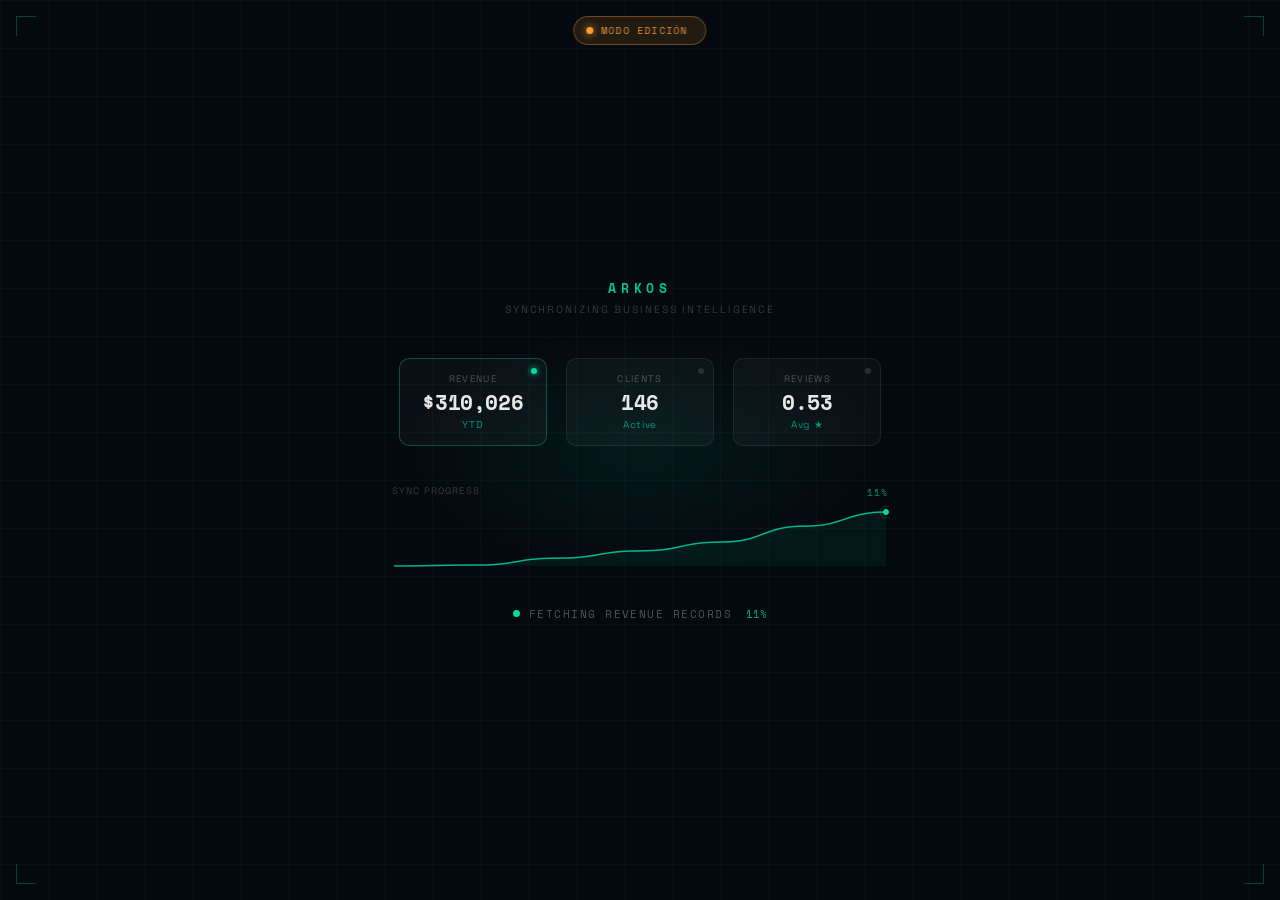
==== edit.html @ e305bd2d "Actualiza index del portfolio" ====
<!DOCTYPE html>
<html lang="es">
<head>
<meta charset="UTF-8">
<meta name="viewport" content="width=device-width, initial-scale=1.0">
<title>Erick Dorado — Portfolio [EDIT]</title>
<link href="https://fonts.googleapis.com/css2?family=Poppins:wght@300;400;500;600;700;800&family=Space+Grotesk:wght@300;400;500;600;700&family=Space+Mono:wght@400;700&display=swap" rel="stylesheet">
<style>
* { margin: 0; padding: 0; box-sizing: border-box; }
html { scroll-behavior: smooth; }

body {
  width: 100%; min-height: 100vh;
  font-family: 'Poppins', sans-serif;
  color: #e0e6f0;
  background:
    radial-gradient(ellipse 70% 55% at 50% 105%, rgba(0,212,180,0.55) 0%, rgba(0,180,150,0.18) 35%, transparent 65%),
    linear-gradient(to top, #0a1a18 0%, #111823 40%, #0d1320 100%);
  background-attachment: fixed;
}

/* ===================== EDIT MODE BADGE ===================== */
#edit-badge {
  position: fixed; top: 16px; left: 50%; transform: translateX(-50%);
  z-index: 9999;
  background: rgba(255,160,50,0.12);
  border: 1px solid rgba(255,160,50,0.35);
  border-radius: 20px;
  padding: 6px 18px 6px 12px;
  display: flex; align-items: center; gap: 8px;
  font-family: 'Space Mono', monospace;
  font-size: 10px; letter-spacing: 0.12em; text-transform: uppercase;
  color: rgba(255,160,50,0.9);
  backdrop-filter: blur(12px);
  pointer-events: none;
}
#edit-badge::before {
  content: '';
  width: 7px; height: 7px; border-radius: 50%;
  background: #ffa032;
  box-shadow: 0 0 8px #ffa032;
  animation: blink 1.4s ease-in-out infinite;
}
@keyframes blink { 0%,100%{opacity:1} 50%{opacity:0.3} }

/* ===================== ARKOS LOADER ===================== */
#arkos-loader {
  position: fixed; inset: 0; z-index: 9000;
  background: #04080f;
  display: flex; flex-direction: column;
  align-items: center; justify-content: center;
  padding: 2rem;
  font-family: 'Space Grotesk', sans-serif;
  overflow: hidden;
}
#arkos-loader.done { animation: loaderFadeOut 0.6s ease forwards; }
@keyframes loaderFadeOut { to { opacity: 0; pointer-events: none; } }

.al-grid {
  position: absolute; inset: 0;
  background-image:
    linear-gradient(rgba(0,220,160,0.04) 1px, transparent 1px),
    linear-gradient(90deg, rgba(0,220,160,0.04) 1px, transparent 1px);
  background-size: 48px 48px;
  pointer-events: none;
}
.al-glow {
  position: absolute;
  width: 500px; height: 260px;
  background: radial-gradient(ellipse, rgba(0,220,160,0.08) 0%, transparent 70%);
  top: 50%; left: 50%; transform: translate(-50%, -50%);
  pointer-events: none;
}
.al-corner { position: absolute; width: 20px; height: 20px; pointer-events: none; }
.al-corner.tl { top: 16px; left: 16px; border-top: 1px solid rgba(0,220,160,0.28); border-left: 1px solid rgba(0,220,160,0.28); }
.al-corner.tr { top: 16px; right: 16px; border-top: 1px solid rgba(0,220,160,0.28); border-right: 1px solid rgba(0,220,160,0.28); }
.al-corner.bl { bottom: 16px; left: 16px; border-bottom: 1px solid rgba(0,220,160,0.28); border-left: 1px solid rgba(0,220,160,0.28); }
.al-corner.br { bottom: 16px; right: 16px; border-bottom: 1px solid rgba(0,220,160,0.28); border-right: 1px solid rgba(0,220,160,0.28); }

.al-logo {
  font-family: 'Space Mono', monospace;
  font-size: 13px; font-weight: 700;
  letter-spacing: 0.38em; color: rgba(0,220,160,0.9);
  text-transform: uppercase; margin-bottom: 0.3rem; position: relative;
}
.al-tagline {
  font-size: 10.5px; letter-spacing: 0.18em;
  color: rgba(255,255,255,0.2); text-transform: uppercase;
  margin-bottom: 2.6rem; position: relative;
}
.al-kpi-row { display: flex; gap: 1.2rem; margin-bottom: 2.4rem; position: relative; }
.al-kpi {
  background: rgba(255,255,255,0.03);
  border: 0.5px solid rgba(255,255,255,0.08);
  border-radius: 10px; padding: 0.9rem 1.3rem;
  min-width: 148px; text-align: center; position: relative;
  transition: border-color 0.4s;
}
.al-kpi.pulse { border-color: rgba(0,220,160,0.32); }
.al-kpi-dot {
  position: absolute; top: 9px; right: 9px;
  width: 6px; height: 6px; border-radius: 50%;
  background: rgba(255,255,255,0.12); transition: all 0.3s;
}
.al-kpi-dot.live { background: #00dc9f; box-shadow: 0 0 6px #00dc9f; }
.al-kpi-label {
  font-size: 9.5px; letter-spacing: 0.14em; text-transform: uppercase;
  color: rgba(255,255,255,0.28); margin-bottom: 0.4rem;
  min-height: 13px; transition: opacity 0.22s;
}
.al-kpi-value {
  font-family: 'Space Mono', monospace;
  font-size: 21px; font-weight: 700;
  color: rgba(255,255,255,0.9); letter-spacing: -0.02em; line-height: 1;
}
.al-kpi-unit { font-size: 10px; color: rgba(0,220,160,0.65); margin-top: 0.28rem; letter-spacing: 0.07em; }
.al-chart-wrap { width: 100%; max-width: 500px; position: relative; margin-bottom: 1.6rem; }
.al-chart-toprow { display: flex; justify-content: space-between; margin-bottom: 0.35rem; padding: 0 2px; }
.al-chart-lbl { font-size: 9.5px; letter-spacing: 0.12em; text-transform: uppercase; color: rgba(255,255,255,0.2); }
.al-chart-pct { font-size: 9.5px; letter-spacing: 0.1em; color: rgba(0,220,160,0.65); font-family: 'Space Mono', monospace; }
#alChart { display: block; width: 100%; border-radius: 5px; }
.al-status-row { display: flex; align-items: center; gap: 9px; position: relative; }
.al-status-dot { width: 7px; height: 7px; border-radius: 50%; background: #00dc9f; flex-shrink: 0; }
.al-status-txt { font-size: 10.5px; letter-spacing: 0.14em; color: rgba(255,255,255,0.3); text-transform: uppercase; font-family: 'Space Mono', monospace; }
.al-status-pct { font-size: 10.5px; color: rgba(0,220,160,0.75); font-family: 'Space Mono', monospace; margin-left: 5px; }

/* ===================== PORTFOLIO LAYOUT ===================== */
.page-wrap {
  padding: 1.5rem;
  padding-top: 4rem; /* espacio para el badge */
  min-height: 100vh;
  display: grid;
  grid-template-columns: 1fr 1fr;
  grid-template-rows: auto auto;
  gap: 1.1rem;
  align-items: stretch;
}

.panel {
  position: relative;
  border-radius: 22px;
  background: rgba(22, 28, 42, 0.82);
  backdrop-filter: blur(20px);
  -webkit-backdrop-filter: blur(20px);
  border: 1px solid rgba(255,255,255,0.08);
  box-shadow:
    0 2px 0 rgba(255,255,255,0.06) inset,
    0 -1px 0 rgba(0,0,0,0.4) inset,
    0 8px 32px rgba(0,0,0,0.55),
    0 2px 8px rgba(0,0,0,0.3),
    0 0 0 1px rgba(0,0,0,0.25);
  overflow: hidden;
}
.panel::before {
  content: '';
  position: absolute; top: 0; left: 0; right: 0; height: 1px;
  background: linear-gradient(90deg, transparent, rgba(255,255,255,0.12), transparent);
  border-radius: 22px 22px 0 0;
  z-index: 1; pointer-events: none;
}

/* ===== EDITABLE TEXT ===== */
.editable {
  position: relative;
  cursor: text;
  border-radius: 6px;
  transition: background 0.15s, outline 0.15s;
  outline: 1.5px dashed transparent;
}
.editable:hover {
  outline: 1.5px dashed rgba(255,160,50,0.45);
  background: rgba(255,160,50,0.05);
}
.editable:focus {
  outline: 1.5px solid rgba(255,160,50,0.7);
  background: rgba(255,160,50,0.07);
}
.editable[contenteditable="true"] { min-width: 20px; }

/* ===== HERO ===== */
.hero {
  grid-column: 1; grid-row: 1;
  padding: 2.6rem 14rem 2.4rem 2.6rem;
  display: flex; flex-direction: column; justify-content: center;
  min-height: 52vh;
}
.hero-hello { font-size: 0.85rem; font-weight: 400; color: #7a8499; margin-bottom: 0.2rem; }
.hero-name { font-size: clamp(1.7rem, 2.6vw, 2.7rem); font-weight: 800; line-height: 1.1; margin-bottom: 0.3rem; color: #e8eef8; }
.hero-role { font-size: clamp(0.82rem, 1.3vw, 1.05rem); font-weight: 600; margin-bottom: 0.85rem; color: #7a8499; }
.hero-role span { color: #00d4b4; font-weight: 700; }
.hero-desc { font-size: 0.74rem; line-height: 1.8; color: #7a8499; max-width: 300px; margin-bottom: 1.2rem; }
.hero-socials { display: flex; gap: 0.5rem; margin-bottom: 1.2rem; }
.social-btn {
  width: 30px; height: 30px; border-radius: 50%;
  background: rgba(255,255,255,0.05); border: 1px solid rgba(255,255,255,0.1);
  display: flex; align-items: center; justify-content: center;
  font-size: 10px; font-weight: 700; color: #7a8499;
  text-decoration: none; transition: all 0.2s; cursor: pointer;
}
.social-btn:hover { background: #00d4b4; color: #0d1320; border-color: #00d4b4; }

/* ===== CV UPLOAD BTN ===== */
.cv-upload-wrap { position: relative; width: fit-content; }
.hero-btn {
  display: inline-flex; align-items: center; gap: 6px;
  background: #ffa032; color: #0d1320;
  font-family: 'Poppins', sans-serif; font-size: 0.72rem; font-weight: 700;
  padding: 0.5rem 1.5rem; text-decoration: none; border-radius: 20px;
  width: fit-content; transition: all 0.2s; cursor: pointer;
  border: none;
  box-shadow: 0 4px 16px rgba(255,160,50,0.3);
}
.hero-btn:hover { background: #ffb84d; box-shadow: 0 6px 24px rgba(255,160,50,0.45); }
.hero-btn.has-cv { background: #00d4b4; color: #0d1320; box-shadow: 0 4px 16px rgba(0,212,180,0.28); }
.hero-btn.has-cv:hover { background: #00f0ce; }
.cv-filename {
  margin-top: 0.35rem;
  font-size: 0.64rem; color: rgba(0,212,180,0.7);
  font-family: 'Space Mono', monospace; letter-spacing: 0.04em;
  display: none;
}
.cv-filename.visible { display: block; }
#cvFileInput { display: none; }

/* Hexágono hero */
.hex-container {
  position: absolute;
  right: 1.8rem;
  top: 50%;
  transform: translateY(-50%);
  z-index: 10;
}
.hex-photo {
  width: 190px; height: 219px; position: relative;
  display: flex; align-items: center; justify-content: center;
  cursor: pointer;
}
.hex-photo svg {
  position: absolute; top: 0; left: 0; width: 100%; height: 100%;
  filter: drop-shadow(0 0 20px rgba(0,212,180,0.5)) drop-shadow(0 0 6px rgba(0,212,180,0.25));
}
.hex-img-fill {
  position: absolute; top: 0; left: 0; width: 100%; height: 100%;
  clip-path: polygon(50% 2%, 98% 26%, 98% 74%, 50% 98%, 2% 74%, 2% 26%);
  object-fit: cover; z-index: 2;
}
.hex-initials { font-size: 2.8rem; font-weight: 800; color: #00d4b4; position: relative; z-index: 3; letter-spacing: -0.02em; text-shadow: 0 0 18px rgba(0,212,180,0.35); }
.hex-upload-hint {
  position: absolute; bottom: 12px; left: 50%; transform: translateX(-50%);
  background: rgba(0,212,180,0.9); color: #0d1320;
  font-size: 9px; font-weight: 700; padding: 2px 9px; border-radius: 10px;
  white-space: nowrap; z-index: 6; opacity: 0; transition: opacity 0.2s;
  pointer-events: none;
}
.hex-photo:hover .hex-upload-hint,
.about-hex-wrap:hover .hex-upload-hint { opacity: 1; }
input.hex-file-input { display: none; }

/* ===== ABOUT ===== */
.about {
  grid-column: 1; grid-row: 2;
  padding: 2rem 2.2rem 2rem 2.4rem;
  display: flex; align-items: center; gap: 0;
  overflow: visible !important;
}
.about-hex-zone {
  flex-shrink: 0; width: 140px; position: relative;
  margin-left: -18px; margin-right: 1.2rem;
  align-self: stretch; display: flex; align-items: center;
}
.about-hex-wrap {
  width: 140px; height: 161px; position: relative;
  display: flex; align-items: flex-end; justify-content: center;
  cursor: pointer;
}
.about-hex-wrap svg {
  position: absolute; top: 0; left: 0; width: 100%; height: 100%;
  filter: drop-shadow(0 0 14px rgba(0,212,180,0.4)); z-index: 1;
}
.about-hex-img {
  position: absolute;
  bottom: 0; left: 50%; transform: translateX(-50%);
  width: 130%; max-width: none;
  object-fit: cover; object-position: top; z-index: 3;
}
.about-initials { font-size: 2rem; font-weight: 800; color: #00d4b4; position: relative; z-index: 4; margin-bottom: 1rem; }
.about-text { flex: 1; }
.about-title { font-size: clamp(1.1rem, 1.7vw, 1.5rem); font-weight: 700; margin-bottom: 0.15rem; }
.about-title span { color: #00d4b4; }
.about-sub { font-size: 0.76rem; font-weight: 500; color: #00d4b4; margin-bottom: 0.6rem; }
.about-desc { font-size: 0.71rem; line-height: 1.8; color: #7a8499; max-width: 340px; margin-bottom: 0.85rem; }
.about-desc strong { color: #b0bac8; font-weight: 600; }
.about-btn {
  display: inline-block; background: #00d4b4; color: #0d1320;
  font-family: 'Poppins', sans-serif; font-size: 0.7rem; font-weight: 700;
  padding: 0.45rem 1.2rem; text-decoration: none; border-radius: 20px;
  transition: all 0.2s; box-shadow: 0 3px 12px rgba(0,212,180,0.22);
}
.about-btn:hover { background: #00f0ce; }

/* ===== COLUMNA DERECHA ===== */
.right-col {
  grid-column: 2; grid-row: 1 / 3;
  display: flex; flex-direction: column; gap: 1.1rem;
}

/* ===== SKILLS ===== */
.services-panel { flex: 0 0 auto; padding: 1.6rem 2rem 1.5rem; }
.panel-heading { font-size: 0.92rem; font-weight: 700; margin-bottom: 0.85rem; color: #e8eef8; }
.panel-heading span { color: #00d4b4; }
.services-grid { display: grid; grid-template-columns: repeat(3, 1fr); gap: 0.6rem; }
.service-card {
  background: rgba(255,255,255,0.035);
  border: 1px solid rgba(255,255,255,0.07);
  border-radius: 14px; padding: 0.85rem 0.75rem; transition: all 0.25s;
  position: relative; cursor: pointer;
}
.service-card:hover {
  background: rgba(0,212,180,0.08); border-color: rgba(0,212,180,0.28);
  transform: translateY(-2px); box-shadow: 0 6px 18px rgba(0,0,0,0.25);
}
.service-icon {
  font-size: 1.2rem; margin-bottom: 0.3rem;
  width: 38px; height: 38px;
  display: flex; align-items: center; justify-content: center;
  position: relative; border-radius: 8px; overflow: hidden;
  cursor: pointer;
}
.service-icon img {
  position: absolute; inset: 0; width: 100%; height: 100%;
  object-fit: cover; border-radius: 8px; z-index: 2;
}
.service-icon-hint {
  display: none;
  position: absolute; inset: 0;
  background: rgba(255,160,50,0.85); border-radius: 8px;
  font-size: 9px; font-weight: 700; color: #0d1320;
  align-items: center; justify-content: center; z-index: 3;
  text-align: center; line-height: 1.2; padding: 2px;
}
.service-icon:hover .service-icon-hint { display: flex; }
.service-name { font-size: 0.67rem; font-weight: 600; color: #c8d0de; margin-bottom: 0.2rem; }
.service-desc { font-size: 0.58rem; line-height: 1.5; color: #505a6e; }
.skill-img-input { display: none; }

/* ===== PROJECTS ===== */
.projects-panel {
  flex: 1 1 auto; padding: 1.4rem 2rem;
  display: flex; flex-direction: column; min-height: 280px;
}
.gallery-scroll { flex: 1 1 auto; overflow-y: auto; padding-right: 2px; }
.gallery-scroll::-webkit-scrollbar { width: 3px; }
.gallery-scroll::-webkit-scrollbar-track { background: transparent; }
.gallery-scroll::-webkit-scrollbar-thumb { background: rgba(0,212,180,0.2); border-radius: 2px; }
.projects-grid { display: grid; grid-template-columns: repeat(3, 1fr); gap: 0.55rem; }
.proj-card {
  border-radius: 12px; background: rgba(255,255,255,0.04);
  border: 1px solid rgba(255,255,255,0.07); aspect-ratio: 4/3;
  display: flex; align-items: center; justify-content: center;
  flex-direction: column; gap: 0.25rem;
  transition: all 0.25s; cursor: pointer; padding: 0.6rem;
  position: relative; overflow: hidden;
}
.proj-card:hover { border-color: rgba(0,212,180,0.35); transform: scale(1.04); box-shadow: 0 8px 24px rgba(0,0,0,0.35); }
.proj-card-img {
  position: absolute; inset: 0; width: 100%; height: 100%;
  object-fit: cover; z-index: 1; border-radius: 12px;
  display: none;
}
.proj-card-img.visible { display: block; }
.proj-card-overlay {
  position: absolute; inset: 0; border-radius: 12px;
  background: linear-gradient(to top, rgba(0,0,0,0.72) 40%, transparent);
  z-index: 2; display: none;
}
.proj-card-img.visible ~ .proj-card-overlay { display: block; }
.proj-emoji { font-size: 1.4rem; position: relative; z-index: 3; }
.proj-label { font-size: 0.58rem; font-weight: 600; color: #c0c8d8; text-align: center; line-height: 1.3; position: relative; z-index: 3; }
.proj-badge {
  position: absolute; top: 6px; right: 6px;
  font-size: 6.5px; font-weight: 700; letter-spacing: 0.05em;
  padding: 2px 5px; border-radius: 8px; text-transform: uppercase; z-index: 4;
}
.badge-done { background: rgba(0,212,180,0.2); color: #00d4b4; }
.badge-wip { background: rgba(247,140,108,0.2); color: #f78c6c; }
.badge-idea { background: rgba(255,255,255,0.08); color: #6a7589; }
.proj-upload-hint {
  position: absolute; inset: 0; border-radius: 12px;
  background: rgba(255,160,50,0.12);
  border: 1.5px dashed rgba(255,160,50,0.4);
  display: flex; flex-direction: column; align-items: center; justify-content: center;
  gap: 3px; opacity: 0; transition: opacity 0.18s; z-index: 5;
  font-size: 9px; font-weight: 700; color: rgba(255,160,50,0.9);
}
.proj-card:hover .proj-upload-hint { opacity: 1; }
.proj-img-input { display: none; }

/* ===== BADGE STATUS ===== */
.proj-badge-select {
  position: absolute; top: 4px; left: 4px; z-index: 6;
  background: rgba(0,0,0,0.55); border: 1px solid rgba(255,255,255,0.1);
  color: #e0e6f0; font-size: 7px; font-weight: 700;
  border-radius: 6px; padding: 1px 4px; cursor: pointer;
  font-family: 'Poppins', sans-serif; letter-spacing: 0.04em;
  display: none;
}
.proj-card:hover .proj-badge-select { display: block; }

/* ===== RESPONSIVE MOBILE ===== */
@media (max-width: 720px) {
  .page-wrap { grid-template-columns: 1fr; grid-template-rows: auto; padding: 1rem; padding-top: 4rem; gap: 1rem; }
  .hero { grid-column: 1; grid-row: 1; min-height: auto; padding: 2rem 1.5rem 2rem; flex-direction: column; align-items: flex-start; }
  .about { grid-column: 1; grid-row: 2; }
  .right-col { grid-column: 1; grid-row: 3; }
  .hex-container { position: static !important; transform: none !important; margin: 0 auto 1.4rem; display: flex; justify-content: center; }
  .hex-photo { width: 150px; height: 173px; }
  .about { flex-direction: column; align-items: center; text-align: center; padding: 2rem 1.5rem 1.8rem; gap: 1.2rem; }
  .about-hex-zone { width: auto; margin: 0; align-self: auto; }
  .about-text { width: 100%; }
  .about-desc { max-width: 100%; }
  .projects-panel { min-height: auto; }
  .gallery-scroll { overflow-y: visible; max-height: none; }
  .projects-grid { grid-template-columns: repeat(2, 1fr); }
  .proj-card { aspect-ratio: 1/1; }
  .services-grid { grid-template-columns: repeat(3, 1fr); gap: 0.5rem; }
  .service-card { padding: 0.7rem 0.6rem; }
  .al-kpi-row { gap: 0.7rem; }
  .al-kpi { min-width: 110px; padding: 0.75rem 0.9rem; }
  .al-kpi-value { font-size: 16px; }
}
@media (max-width: 440px) {
  .page-wrap { padding: 0.75rem; padding-top: 4rem; gap: 0.75rem; }
  .hero-name { font-size: 1.65rem; }
  .services-grid { grid-template-columns: repeat(2, 1fr); }
  .al-kpi-row { flex-wrap: wrap; justify-content: center; }
}
</style>
</head>
<body>

<!-- EDIT MODE BADGE -->
<div id="edit-badge">Modo Edición</div>

<!-- ===================== ARKOS LOADER ===================== -->
<div id="arkos-loader">
  <div class="al-grid"></div>
  <div class="al-glow"></div>
  <div class="al-corner tl"></div>
  <div class="al-corner tr"></div>
  <div class="al-corner bl"></div>
  <div class="al-corner br"></div>

  <div class="al-logo">ARKOS</div>
  <div class="al-tagline">Synchronizing business intelligence</div>

  <div class="al-kpi-row">
    <div class="al-kpi" id="alKpi0">
      <div class="al-kpi-dot live" id="alDot0"></div>
      <div class="al-kpi-label" id="alLbl0">Revenue</div>
      <div class="al-kpi-value" id="alVal0">$0</div>
      <div class="al-kpi-unit">YTD</div>
    </div>
    <div class="al-kpi" id="alKpi1">
      <div class="al-kpi-dot" id="alDot1"></div>
      <div class="al-kpi-label" id="alLbl1">Clients</div>
      <div class="al-kpi-value" id="alVal1">0</div>
      <div class="al-kpi-unit">Active</div>
    </div>
    <div class="al-kpi" id="alKpi2">
      <div class="al-kpi-dot" id="alDot2"></div>
      <div class="al-kpi-label" id="alLbl2">Reviews</div>
      <div class="al-kpi-value" id="alVal2">0.00</div>
      <div class="al-kpi-unit">Avg ★</div>
    </div>
  </div>

  <div class="al-chart-wrap">
    <div class="al-chart-toprow">
      <span class="al-chart-lbl">Sync progress</span>
      <span class="al-chart-pct" id="alPctLbl">0%</span>
    </div>
    <canvas id="alChart" width="500" height="76"></canvas>
  </div>

  <div class="al-status-row">
    <div class="al-status-dot"></div>
    <span class="al-status-txt" id="alStatusTxt">Connecting to data streams</span>
    <span class="al-status-pct" id="alStatusPct">—</span>
  </div>
</div>

<!-- ===================== PORTFOLIO ===================== -->
<div class="page-wrap">

  <!-- HERO -->
  <div class="panel hero">
    <div class="hero-hello editable" contenteditable="true">Hola, soy</div>
    <div class="hero-name editable" contenteditable="true">Erick Dorado</div>
    <div class="hero-role">Y soy un <span class="editable" contenteditable="true">Systems Builder</span></div>
    <p class="hero-desc editable" contenteditable="true">Construyo sistemas en el cruce entre datos, software y negocio. Analytics · SaaS · IA Aplicada · Diseño Web.</p>
    <div class="hero-socials">
      <a href="https://linkedin.com/in/erick-emmanuel-dorado" target="_blank" class="social-btn">in</a>
      <a href="https://github.com/ErickDorado" target="_blank" class="social-btn">gh</a>
      <a href="mailto:erickemmanueldorado@gmail.com" class="social-btn">@</a>
      <a href="https://wa.me/+5492932413717" target="_blank" class="social-btn">wa</a>
    </div>

    <!-- CV UPLOAD -->
    <div class="cv-upload-wrap">
      <button class="hero-btn" id="cvBtn" onclick="document.getElementById('cvFileInput').click()">
        📎 Cargar CV
      </button>
      <div class="cv-filename" id="cvFilename"></div>
      <input type="file" accept=".pdf,.doc,.docx" id="cvFileInput">
    </div>

    <!-- Hexágono hero -->
    <div class="hex-container">
      <div class="hex-photo" id="heroHex" title="Click para subir foto">
        <svg viewBox="0 0 190 219" xmlns="http://www.w3.org/2000/svg">
          <polygon points="95,4 186,51 186,168 95,215 4,168 4,51"
            fill="rgba(0,212,180,0.07)" stroke="#00d4b4" stroke-width="1.8"/>
        </svg>
        <img class="hex-img-fill" id="heroImg" src="" alt="" style="display:none;">
        <div class="hex-initials" id="heroInitials">ED</div>
        <span class="hex-upload-hint">📷 Subir foto</span>
        <input type="file" accept="image/*" class="hex-file-input" id="heroFileInput">
      </div>
    </div>
  </div>

  <!-- ABOUT -->
  <div class="panel about">
    <div class="about-hex-zone">
      <div class="about-hex-wrap" id="aboutHex" title="Click para subir foto">
        <svg viewBox="0 0 140 161" xmlns="http://www.w3.org/2000/svg">
          <polygon points="70,4 136,38 136,123 70,157 4,123 4,38"
            fill="rgba(0,212,180,0.07)" stroke="#00d4b4" stroke-width="1.5"/>
        </svg>
        <img class="about-hex-img" id="aboutImg" src="" alt="" style="display:none;">
        <div class="about-initials" id="aboutInitials">ED</div>
        <span class="hex-upload-hint">📷 Subir foto</span>
        <input type="file" accept="image/*" class="hex-file-input" id="aboutFileInput">
      </div>
    </div>
    <div class="about-text">
      <div class="about-title">About <span class="editable" contenteditable="true">Me</span></div>
      <div class="about-sub editable" contenteditable="true">Systems Builder</div>
      <p class="about-desc editable" contenteditable="true">Soy Erick, de Punta Alta, Buenos Aires. Estudié Logística y construyo SaaS, analizo datos y diseño webs. Mi diferencial es cruzar disciplinas: datos, operaciones y producto en un solo sistema.</p>
      <a href="#" class="about-btn">Leer más</a>
    </div>
  </div>

  <!-- COLUMNA DERECHA -->
  <div class="right-col">
    <div class="panel services-panel">
      <div class="panel-heading">Mis <span class="editable" contenteditable="true">Skills</span></div>
      <div class="services-grid">

        <!-- SKILL 1 -->
        <div class="service-card">
          <div class="service-icon" onclick="triggerSkillImg(this)" title="Click para subir imagen">
            <span class="skill-emoji">📊</span>
            <img class="skill-img" src="" alt="" style="display:none;">
            <div class="service-icon-hint">📷</div>
            <input type="file" accept="image/*" class="skill-img-input">
          </div>
          <div class="service-name editable" contenteditable="true">Data Analytics</div>
          <div class="service-desc editable" contenteditable="true">Pipelines ETL, SQL, Power BI y dashboards ejecutivos.</div>
        </div>

        <!-- SKILL 2 -->
        <div class="service-card">
          <div class="service-icon" onclick="triggerSkillImg(this)" title="Click para subir imagen">
            <span class="skill-emoji">🚀</span>
            <img class="skill-img" src="" alt="" style="display:none;">
            <div class="service-icon-hint">📷</div>
            <input type="file" accept="image/*" class="skill-img-input">
          </div>
          <div class="service-name editable" contenteditable="true">SaaS Dev</div>
          <div class="service-desc editable" contenteditable="true">Productos web para PyMEs: facturación y automatizaciones.</div>
        </div>

        <!-- SKILL 3 -->
        <div class="service-card">
          <div class="service-icon" onclick="triggerSkillImg(this)" title="Click para subir imagen">
            <span class="skill-emoji">🤖</span>
            <img class="skill-img" src="" alt="" style="display:none;">
            <div class="service-icon-hint">📷</div>
            <input type="file" accept="image/*" class="skill-img-input">
          </div>
          <div class="service-name editable" contenteditable="true">IA Aplicada</div>
          <div class="service-desc editable" contenteditable="true">Bots, reportes automáticos y herramientas de IA real.</div>
        </div>

      </div>
    </div>

    <div class="panel projects-panel">
      <div class="panel-heading">Latest <span class="editable" contenteditable="true">Project</span></div>
      <div class="gallery-scroll">
        <div class="projects-grid">

          <!-- PROYECTO 1 -->
          <div class="proj-card" onclick="triggerProjImg(this)">
            <img class="proj-card-img" src="" alt="">
            <div class="proj-card-overlay"></div>
            <div class="proj-badge badge-done editable" contenteditable="true">Listo</div>
            <div class="proj-emoji">📦</div>
            <div class="proj-label editable" contenteditable="true">Pipeline Logístico</div>
            <div class="proj-upload-hint">📷<br>Subir imagen</div>
            <input type="file" accept="image/*" class="proj-img-input">
            <select class="proj-badge-select" onchange="changeBadge(this)" onclick="event.stopPropagation()">
              <option value="done">Listo</option>
              <option value="wip">En dev</option>
              <option value="idea">Idea</option>
              <option value="published">Publicado</option>
            </select>
          </div>

          <!-- PROYECTO 2 -->
          <div class="proj-card" onclick="triggerProjImg(this)">
            <img class="proj-card-img" src="" alt="">
            <div class="proj-card-overlay"></div>
            <div class="proj-badge badge-wip editable" contenteditable="true">En dev</div>
            <div class="proj-emoji">🦷</div>
            <div class="proj-label editable" contenteditable="true">DentalOS</div>
            <div class="proj-upload-hint">📷<br>Subir imagen</div>
            <input type="file" accept="image/*" class="proj-img-input">
            <select class="proj-badge-select" onchange="changeBadge(this)" onclick="event.stopPropagation()">
              <option value="done">Listo</option>
              <option value="wip" selected>En dev</option>
              <option value="idea">Idea</option>
              <option value="published">Publicado</option>
            </select>
          </div>

          <!-- PROYECTO 3 -->
          <div class="proj-card" onclick="triggerProjImg(this)">
            <img class="proj-card-img" src="" alt="">
            <div class="proj-card-overlay"></div>
            <div class="proj-badge badge-wip editable" contenteditable="true">En dev</div>
            <div class="proj-emoji">💳</div>
            <div class="proj-label editable" contenteditable="true">DebtOS</div>
            <div class="proj-upload-hint">📷<br>Subir imagen</div>
            <input type="file" accept="image/*" class="proj-img-input">
            <select class="proj-badge-select" onchange="changeBadge(this)" onclick="event.stopPropagation()">
              <option value="done">Listo</option>
              <option value="wip" selected>En dev</option>
              <option value="idea">Idea</option>
              <option value="published">Publicado</option>
            </select>
          </div>

          <!-- PROYECTO 4 -->
          <div class="proj-card" onclick="triggerProjImg(this)">
            <img class="proj-card-img" src="" alt="">
            <div class="proj-card-overlay"></div>
            <div class="proj-badge badge-idea editable" contenteditable="true">Idea</div>
            <div class="proj-emoji">🗺️</div>
            <div class="proj-label editable" contenteditable="true">MapOS</div>
            <div class="proj-upload-hint">📷<br>Subir imagen</div>
            <input type="file" accept="image/*" class="proj-img-input">
            <select class="proj-badge-select" onchange="changeBadge(this)" onclick="event.stopPropagation()">
              <option value="done">Listo</option>
              <option value="wip">En dev</option>
              <option value="idea" selected>Idea</option>
              <option value="published">Publicado</option>
            </select>
          </div>

          <!-- PROYECTO 5 -->
          <div class="proj-card" onclick="triggerProjImg(this)">
            <img class="proj-card-img" src="" alt="">
            <div class="proj-card-overlay"></div>
            <div class="proj-badge badge-done editable" contenteditable="true">Publicado</div>
            <div class="proj-emoji">📖</div>
            <div class="proj-label editable" contenteditable="true">Los Tres Pilares</div>
            <div class="proj-upload-hint">📷<br>Subir imagen</div>
            <input type="file" accept="image/*" class="proj-img-input">
            <select class="proj-badge-select" onchange="changeBadge(this)" onclick="event.stopPropagation()">
              <option value="done" selected>Publicado</option>
              <option value="wip">En dev</option>
              <option value="idea">Idea</option>
              <option value="published">Publicado</option>
            </select>
          </div>

          <!-- SLOT VACÍO -->
          <div class="proj-card" style="opacity:0.3; border-style:dashed;" onclick="triggerProjImg(this)">
            <img class="proj-card-img" src="" alt="">
            <div class="proj-card-overlay"></div>
            <div class="proj-emoji" style="color:rgba(255,255,255,0.12)">+</div>
            <div class="proj-label editable" contenteditable="true" style="color:#3a4456;">Próximamente</div>
            <div class="proj-upload-hint">📷<br>Subir imagen</div>
            <input type="file" accept="image/*" class="proj-img-input">
          </div>

        </div>
      </div>
    </div>
  </div>
</div>

<script>
/* ===================== ARKOS LOADER ===================== */
(function(){
  const kpiDefs = [
    { labels:['Revenue','Ganancias'], target:2847500, format: v => '$'+(v>=1e6?(v/1e6).toFixed(2)+'M':Math.round(v).toLocaleString()), unit:'YTD' },
    { labels:['Clients','Clientes'],  target:1342,    format: v => Math.round(v).toLocaleString(), unit:'Active' },
    { labels:['Reviews','Reseñas'],   target:4.87,    format: v => v.toFixed(2), unit:'Avg ★' }
  ];
  const phases = ['Connecting to data streams','Fetching revenue records','Syncing client database','Loading review analytics','Calibrating KPI engine','Validating data integrity','Rendering dashboards','Finalizing sync'];
  const DURATION = 5000;

  const canvas = document.getElementById('alChart');
  const ctx = canvas.getContext('2d');
  const CW = 500, CH = 76;
  canvas.width = CW*2; canvas.height = CH*2;
  canvas.style.width = CW+'px'; canvas.style.height = CH+'px';
  ctx.scale(2,2);

  let startTs = null, langIdx=[0,0,0], langNext=[0,1400,2800], phaseNext=0, phaseI=0;
  function ease(t){ return t<0.5?2*t*t:-1+(4-2*t)*t; }
  function lerp(a,b,t){ return a+(b-a)*t; }

  function drawChart(pts){
    ctx.clearRect(0,0,CW,CH);
    if(pts.length<2) return;
    const pl=4,pr=4,pt=8,pb=14;
    const cw=CW-pl-pr, ch=CH-pt-pb;
    const mn=Math.min(...pts), mx=Math.max(...pts)+0.001;
    const xs=pts.map((_,i)=>pl+(i/(pts.length-1))*cw);
    const ys=pts.map(v=>pt+ch-((v-mn)/(mx-mn))*ch);
    ctx.beginPath(); ctx.moveTo(xs[0],ys[0]);
    for(let i=1;i<pts.length;i++){ const cx=(xs[i-1]+xs[i])/2; ctx.bezierCurveTo(cx,ys[i-1],cx,ys[i],xs[i],ys[i]); }
    ctx.strokeStyle='rgba(0,220,160,0.82)'; ctx.lineWidth=1.5; ctx.stroke();
    const lx=xs[xs.length-1], ly=ys[ys.length-1];
    ctx.beginPath(); ctx.arc(lx,ly,3,0,Math.PI*2); ctx.fillStyle='#00dc9f'; ctx.fill();
    ctx.beginPath(); ctx.arc(lx,ly,5+1.5*Math.sin(Date.now()*0.007),0,Math.PI*2);
    ctx.strokeStyle='rgba(0,220,160,0.22)'; ctx.lineWidth=1; ctx.stroke();
    ctx.beginPath(); ctx.moveTo(xs[0],ys[0]);
    for(let i=1;i<pts.length;i++){ const cx=(xs[i-1]+xs[i])/2; ctx.bezierCurveTo(cx,ys[i-1],cx,ys[i],xs[i],ys[i]); }
    ctx.lineTo(xs[xs.length-1],CH-pb); ctx.lineTo(xs[0],CH-pb); ctx.closePath();
    ctx.fillStyle='rgba(0,220,160,0.07)'; ctx.fill();
  }

  function tick(ts){
    if(!startTs) startTs=ts;
    const elapsed=ts-startTs, raw=Math.min(elapsed/DURATION,1), progress=ease(raw), pct=Math.round(progress*100);
    document.getElementById('alPctLbl').textContent=pct+'%';
    document.getElementById('alStatusPct').textContent=pct+'%';
    if(elapsed-phaseNext>600){ phaseNext=elapsed; phaseI=(phaseI+1)%phases.length; document.getElementById('alStatusTxt').textContent=phases[phaseI]; }
    for(let i=0;i<3;i++){
      if(elapsed-langNext[i]>1800+i*250){
        langNext[i]=elapsed; langIdx[i]=1-langIdx[i];
        const el=document.getElementById('alLbl'+i); el.style.opacity='0';
        const cap=kpiDefs[i].labels[langIdx[i]];
        setTimeout(()=>{ document.getElementById('alLbl'+i).textContent=cap; document.getElementById('alLbl'+i).style.opacity='1'; },180);
      }
      const v=lerp(0,kpiDefs[i].target,progress);
      document.getElementById('alVal'+i).textContent=kpiDefs[i].format(v);
      const active=progress>i*0.22;
      document.getElementById('alDot'+i).classList.toggle('live',active);
      document.getElementById('alKpi'+i).classList.toggle('pulse',active&&pct<99);
    }
    const ptCount=Math.floor(progress*54)+2, pts=[];
    for(let i=0;i<ptCount;i++){
      const t=i/(ptCount-1), base=t*t*0.82+t*0.12;
      const noise=Math.sin(t*17+elapsed*0.0007)*0.035+Math.sin(t*6)*0.018;
      pts.push(Math.max(0,Math.min(1,base+noise)));
    }
    drawChart(pts);
    if(raw<1){ requestAnimationFrame(tick); } else {
      setTimeout(()=>{ const l=document.getElementById('arkos-loader'); l.classList.add('done'); setTimeout(()=>l.remove(),650); },300);
    }
  }
  requestAnimationFrame(tick);
})();

/* ===================== HEX PHOTO UPLOAD ===================== */
function setupHexUpload(hexEl, fileInputId, imgId, initialsId){
  const fi=document.getElementById(fileInputId);
  const img=document.getElementById(imgId);
  const ini=document.getElementById(initialsId);
  hexEl.addEventListener('click',()=>fi.click());
  fi.addEventListener('change',e=>{
    const file=e.target.files[0]; if(!file) return;
    const r=new FileReader();
    r.onload=ev=>{ img.src=ev.target.result; img.style.display='block'; if(ini) ini.style.display='none'; };
    r.readAsDataURL(file);
  });
}
setupHexUpload(document.getElementById('heroHex'),'heroFileInput','heroImg','heroInitials');
setupHexUpload(document.getElementById('aboutHex'),'aboutFileInput','aboutImg','aboutInitials');

/* ===================== CV UPLOAD ===================== */
document.getElementById('cvFileInput').addEventListener('change', function(e){
  const file = e.target.files[0]; if(!file) return;
  const btn = document.getElementById('cvBtn');
  const label = document.getElementById('cvFilename');
  btn.classList.add('has-cv');
  btn.innerHTML = '✅ CV Cargado';
  label.textContent = file.name;
  label.classList.add('visible');
  // Guardar dataURL para exportar
  const r = new FileReader();
  r.onload = ev => { btn.dataset.cvData = ev.target.result; btn.dataset.cvName = file.name; };
  r.readAsDataURL(file);
});

/* ===================== SKILL IMAGE UPLOAD ===================== */
function triggerSkillImg(iconEl){
  const input = iconEl.querySelector('.skill-img-input');
  input.click();
  input.addEventListener('change', function(e){
    const file = e.target.files[0]; if(!file) return;
    const img = iconEl.querySelector('.skill-img');
    const emoji = iconEl.querySelector('.skill-emoji');
    const r = new FileReader();
    r.onload = ev => {
      img.src = ev.target.result;
      img.style.display = 'block';
      if(emoji) emoji.style.display = 'none';
    };
    r.readAsDataURL(file);
  }, { once: true });
}

/* ===================== PROJECT IMAGE UPLOAD ===================== */
function triggerProjImg(cardEl){
  // No disparar si click viene de editable o select
  if(document.activeElement && document.activeElement.contentEditable === 'true') return;
  const input = cardEl.querySelector('.proj-img-input');
  input.click();
  input.addEventListener('change', function(e){
    const file = e.target.files[0]; if(!file) return;
    const img = cardEl.querySelector('.proj-card-img');
    const emoji = cardEl.querySelector('.proj-emoji');
    const r = new FileReader();
    r.onload = ev => {
      img.src = ev.target.result;
      img.classList.add('visible');
      if(emoji) emoji.style.display = 'none';
    };
    r.readAsDataURL(file);
  }, { once: true });
}

/* ===================== BADGE STATUS CHANGE ===================== */
function changeBadge(selectEl){
  const card = selectEl.closest('.proj-card');
  const badge = card.querySelector('.proj-badge');
  const map = {
    done: { text:'Listo', cls:'badge-done' },
    wip:  { text:'En dev', cls:'badge-wip' },
    idea: { text:'Idea', cls:'badge-idea' },
    published: { text:'Publicado', cls:'badge-done' }
  };
  const val = map[selectEl.value];
  badge.textContent = val.text;
  badge.className = 'proj-badge ' + val.cls + ' editable';
  badge.contentEditable = 'true';
}

/* ===================== PREVENT ENTER IN EDITABLES ===================== */
document.querySelectorAll('.editable').forEach(el => {
  el.addEventListener('keydown', e => {
    if(e.key === 'Enter'){ e.preventDefault(); el.blur(); }
  });
});
</script>
</body>
</html>
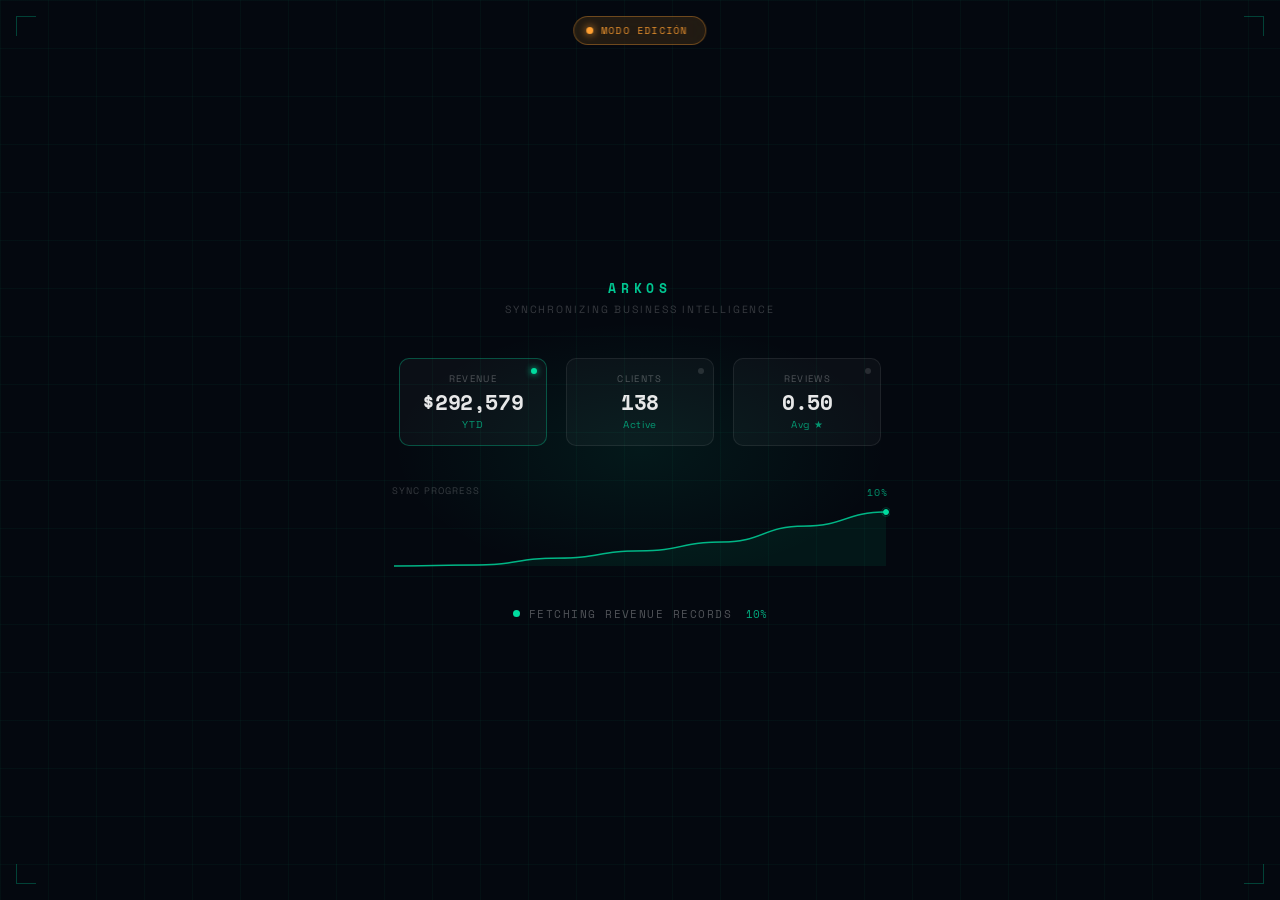
==== commit e9846625: "Actualiza index del portfolio" ====
--- a/edit.html
+++ b/edit.html
@@ -5,6 +5,8 @@
 <meta name="viewport" content="width=device-width, initial-scale=1.0">
 <title>Erick Dorado — Portfolio [EDIT]</title>
 <link href="https://fonts.googleapis.com/css2?family=Poppins:wght@300;400;500;600;700;800&family=Space+Grotesk:wght@300;400;500;600;700&family=Space+Mono:wght@400;700&display=swap" rel="stylesheet">
+<!-- ===================== SUPABASE SDK ===================== -->
+<script src="https://cdn.jsdelivr.net/npm/@supabase/supabase-js@2"></script>
 <style>
 * { margin: 0; padding: 0; box-sizing: border-box; }
 html { scroll-behavior: smooth; }
@@ -434,9 +436,236 @@
   .services-grid { grid-template-columns: repeat(2, 1fr); }
   .al-kpi-row { flex-wrap: wrap; justify-content: center; }
 }
+
+/* ===================== AUTH SCREENS ===================== */
+#auth-screen, #denied-screen {
+  position: fixed; inset: 0; z-index: 8500;
+  display: flex; align-items: center; justify-content: center;
+  background:
+    radial-gradient(ellipse 70% 55% at 50% 105%, rgba(0,212,180,0.45) 0%, rgba(0,180,150,0.14) 35%, transparent 65%),
+    linear-gradient(to top, #0a1a18 0%, #111823 40%, #0d1320 100%);
+  font-family: 'Poppins', sans-serif;
+  padding: 2rem;
+}
+#auth-screen { display: none; }
+#denied-screen { display: none; }
+
+.auth-grid {
+  position: absolute; inset: 0;
+  background-image:
+    linear-gradient(rgba(0,220,160,0.03) 1px, transparent 1px),
+    linear-gradient(90deg, rgba(0,220,160,0.03) 1px, transparent 1px);
+  background-size: 48px 48px;
+  pointer-events: none;
+}
+.auth-corner { position: absolute; width: 20px; height: 20px; pointer-events: none; }
+.auth-corner.tl { top: 16px; left: 16px; border-top: 1px solid rgba(0,220,160,0.22); border-left: 1px solid rgba(0,220,160,0.22); }
+.auth-corner.tr { top: 16px; right: 16px; border-top: 1px solid rgba(0,220,160,0.22); border-right: 1px solid rgba(0,220,160,0.22); }
+.auth-corner.bl { bottom: 16px; left: 16px; border-bottom: 1px solid rgba(0,220,160,0.22); border-left: 1px solid rgba(0,220,160,0.22); }
+.auth-corner.br { bottom: 16px; right: 16px; border-bottom: 1px solid rgba(0,220,160,0.22); border-right: 1px solid rgba(0,220,160,0.22); }
+
+.auth-card {
+  position: relative;
+  background: rgba(22, 28, 42, 0.92);
+  border: 1px solid rgba(255,255,255,0.09);
+  border-radius: 24px;
+  padding: 3rem 2.6rem 2.6rem;
+  max-width: 400px; width: 100%;
+  box-shadow:
+    0 2px 0 rgba(255,255,255,0.06) inset,
+    0 -1px 0 rgba(0,0,0,0.4) inset,
+    0 24px 64px rgba(0,0,0,0.65),
+    0 0 0 1px rgba(0,0,0,0.3);
+  backdrop-filter: blur(24px);
+  text-align: center;
+}
+.auth-card::before {
+  content: '';
+  position: absolute; top: 0; left: 0; right: 0; height: 1px;
+  background: linear-gradient(90deg, transparent, rgba(255,255,255,0.14), transparent);
+  border-radius: 24px 24px 0 0;
+}
+.auth-logo {
+  font-family: 'Space Mono', monospace;
+  font-size: 11px; letter-spacing: 0.42em; text-transform: uppercase;
+  color: rgba(0,220,160,0.85); margin-bottom: 2rem;
+  display: flex; align-items: center; justify-content: center; gap: 8px;
+}
+.auth-logo::before {
+  content: '';
+  width: 7px; height: 7px; border-radius: 50%;
+  background: #00dc9f; box-shadow: 0 0 8px #00dc9f;
+  animation: blink 1.4s ease-in-out infinite;
+}
+.auth-title {
+  font-size: 1.55rem; font-weight: 800; color: #e8eef8;
+  margin-bottom: 0.35rem; line-height: 1.2;
+}
+.auth-title span { color: #00d4b4; }
+.auth-subtitle {
+  font-size: 0.76rem; color: #7a8499; line-height: 1.7;
+  margin-bottom: 2.2rem;
+}
+.auth-divider {
+  height: 1px; background: rgba(255,255,255,0.07);
+  margin-bottom: 2rem; position: relative;
+}
+.auth-divider::after {
+  content: 'ACCESO RESTRINGIDO';
+  position: absolute; top: 50%; left: 50%; transform: translate(-50%,-50%);
+  background: rgba(22,28,42,0.92); padding: 0 10px;
+  font-size: 9px; letter-spacing: 0.16em; color: rgba(255,255,255,0.18);
+  font-family: 'Space Mono', monospace;
+}
+
+.btn-google {
+  display: flex; align-items: center; justify-content: center; gap: 11px;
+  width: 100%; padding: 0.85rem 1.5rem;
+  background: rgba(255,255,255,0.05);
+  border: 1px solid rgba(255,255,255,0.13);
+  border-radius: 14px; cursor: pointer;
+  font-family: 'Poppins', sans-serif; font-size: 0.83rem; font-weight: 600;
+  color: #e0e6f0; transition: all 0.22s;
+  text-decoration: none;
+}
+.btn-google:hover {
+  background: rgba(255,255,255,0.09);
+  border-color: rgba(255,255,255,0.22);
+  transform: translateY(-1px);
+  box-shadow: 0 8px 24px rgba(0,0,0,0.3);
+}
+.btn-google:active { transform: translateY(0); }
+.btn-google svg { flex-shrink: 0; }
+.btn-google.loading { opacity: 0.6; pointer-events: none; }
+
+.auth-footer {
+  margin-top: 1.8rem;
+  font-size: 0.65rem; color: rgba(255,255,255,0.18);
+  font-family: 'Space Mono', monospace; letter-spacing: 0.05em;
+}
+
+/* ===== DENIED SCREEN ===== */
+.denied-icon {
+  font-size: 2.6rem; margin-bottom: 1rem;
+  animation: shake 0.5s ease 0.3s;
+}
+@keyframes shake {
+  0%,100%{ transform:translateX(0) }
+  20%{ transform:translateX(-6px) }
+  40%{ transform:translateX(6px) }
+  60%{ transform:translateX(-4px) }
+  80%{ transform:translateX(4px) }
+}
+.denied-title {
+  font-size: 1.4rem; font-weight: 800; color: #f78c6c;
+  margin-bottom: 0.35rem;
+}
+.denied-email {
+  font-family: 'Space Mono', monospace;
+  font-size: 0.7rem; color: rgba(255,255,255,0.35);
+  background: rgba(255,255,255,0.04);
+  border: 1px solid rgba(255,255,255,0.07);
+  border-radius: 8px; padding: 0.4rem 0.9rem;
+  display: inline-block; margin: 0.7rem 0 1.5rem;
+}
+.denied-subtitle {
+  font-size: 0.75rem; color: #7a8499; line-height: 1.7;
+  margin-bottom: 1.8rem;
+}
+.btn-logout-denied {
+  display: inline-flex; align-items: center; gap: 7px;
+  padding: 0.65rem 1.5rem;
+  background: rgba(247,140,108,0.1);
+  border: 1px solid rgba(247,140,108,0.3);
+  border-radius: 12px; cursor: pointer;
+  font-family: 'Poppins', sans-serif; font-size: 0.78rem; font-weight: 600;
+  color: #f78c6c; transition: all 0.2s;
+}
+.btn-logout-denied:hover { background: rgba(247,140,108,0.18); transform: translateY(-1px); }
+
+/* ===== LOGOUT FLOATING BUTTON ===== */
+#logout-btn {
+  position: fixed; bottom: 22px; right: 22px; z-index: 9998;
+  display: none;
+  align-items: center; gap: 8px;
+  background: rgba(22, 28, 42, 0.92);
+  border: 1px solid rgba(255,255,255,0.1);
+  border-radius: 50px; padding: 0.55rem 1.1rem 0.55rem 0.9rem;
+  cursor: pointer;
+  font-family: 'Poppins', sans-serif; font-size: 0.72rem; font-weight: 600;
+  color: rgba(255,255,255,0.55);
+  backdrop-filter: blur(16px);
+  box-shadow: 0 4px 20px rgba(0,0,0,0.4);
+  transition: all 0.22s;
+}
+#logout-btn:hover {
+  border-color: rgba(247,140,108,0.4);
+  color: #f78c6c; background: rgba(247,140,108,0.08);
+  transform: translateY(-2px);
+}
+#logout-btn .logout-avatar {
+  width: 22px; height: 22px; border-radius: 50%;
+  background: rgba(0,212,180,0.15);
+  border: 1px solid rgba(0,212,180,0.3);
+  overflow: hidden; flex-shrink: 0;
+  display: flex; align-items: center; justify-content: center;
+  font-size: 11px; color: #00d4b4; font-weight: 700;
+}
+#logout-btn .logout-avatar img { width: 100%; height: 100%; object-fit: cover; }
+#logout-btn.visible { display: flex; }
 </style>
 </head>
 <body>
+
+<!-- ===================== LOGIN SCREEN ===================== -->
+<div id="auth-screen">
+  <div class="auth-grid"></div>
+  <div class="auth-corner tl"></div>
+  <div class="auth-corner tr"></div>
+  <div class="auth-corner bl"></div>
+  <div class="auth-corner br"></div>
+  <div class="auth-card">
+    <div class="auth-logo">ARKOS</div>
+    <div class="auth-title">Editor <span>Privado</span></div>
+    <p class="auth-subtitle">Esta herramienta es de uso exclusivo del propietario del portfolio. Autentícate con tu cuenta de Google para continuar.</p>
+    <div class="auth-divider"></div>
+    <button class="btn-google" id="btnGoogleLogin">
+      <svg width="18" height="18" viewBox="0 0 18 18" xmlns="http://www.w3.org/2000/svg">
+        <path d="M17.64 9.2c0-.637-.057-1.251-.164-1.84H9v3.481h4.844a4.14 4.14 0 0 1-1.796 2.716v2.259h2.908c1.702-1.567 2.684-3.875 2.684-6.615z" fill="#4285F4"/>
+        <path d="M9 18c2.43 0 4.467-.806 5.956-2.184l-2.908-2.259c-.806.54-1.837.86-3.048.86-2.344 0-4.328-1.584-5.036-3.711H.957v2.332A8.997 8.997 0 0 0 9 18z" fill="#34A853"/>
+        <path d="M3.964 10.706A5.41 5.41 0 0 1 3.682 9c0-.593.102-1.17.282-1.706V4.962H.957A8.996 8.996 0 0 0 0 9c0 1.452.348 2.827.957 4.038l3.007-2.332z" fill="#FBBC05"/>
+        <path d="M9 3.58c1.321 0 2.508.454 3.44 1.345l2.582-2.58C13.463.891 11.426 0 9 0A8.997 8.997 0 0 0 .957 4.962L3.964 7.294C4.672 5.163 6.656 3.58 9 3.58z" fill="#EA4335"/>
+      </svg>
+      Continuar con Google
+    </button>
+    <p class="auth-footer">Acceso restringido · Solo usuarios autorizados</p>
+  </div>
+</div>
+
+<!-- ===================== DENIED SCREEN ===================== -->
+<div id="denied-screen">
+  <div class="auth-grid"></div>
+  <div class="auth-corner tl"></div>
+  <div class="auth-corner tr"></div>
+  <div class="auth-corner bl"></div>
+  <div class="auth-corner br"></div>
+  <div class="auth-card">
+    <div class="denied-icon">🔒</div>
+    <div class="denied-title">Acceso Denegado</div>
+    <p class="denied-subtitle">Tu cuenta no tiene permiso para acceder al editor. Si creés que es un error, contactá al propietario del portfolio.</p>
+    <div class="denied-email" id="denied-email-display">—</div>
+    <button class="btn-logout-denied" id="btnDeniedLogout">
+      ← Salir con otra cuenta
+    </button>
+    <p class="auth-footer">Acceso restringido · Solo usuarios autorizados</p>
+  </div>
+</div>
+
+<!-- ===================== LOGOUT FLOATING BUTTON ===================== -->
+<button id="logout-btn" title="Cerrar sesión">
+  <div class="logout-avatar" id="logoutAvatar">?</div>
+  <span id="logoutLabel">Cerrar sesión</span>
+</button>
 
 <!-- EDIT MODE BADGE -->
 <div id="edit-badge">Modo Edición</div>
@@ -870,5 +1099,146 @@
   });
 });
 </script>
-</body>
-</html>+
+<!-- ===================== SUPABASE AUTH ===================== -->
+<script>
+(function () {
+  /* ─────────────── CONFIGURACIÓN ─────────────── */
+  const SUPABASE_URL      = 'https://hhhbbprueunjjroviuve.supabase.co';       // ← Reemplazar
+  const SUPABASE_ANON_KEY = 'eyJhbGciOiJIUzI1NiIsInR5cCI6IkpXVCJ9.eyJpc3MiOiJzdXBhYmFzZSIsInJlZiI6ImhoaGJicHJ1ZXVuampyb3ZpdXZlIiwicm9sZSI6ImFub24iLCJpYXQiOjE3ODExMDA3MDYsImV4cCI6MjA5NjY3NjcwNn0.JehrjKrxd7aakNCZV_NY6Dyr-j9iJVJ57YG0wnTiddQ';  // ← Reemplazar
+  const ALLOWED_EMAILS    = [
+    'erickemmanueldorado@gmail.com'                             // ← Reemplazar con tu email
+  ];
+
+  /* ─────────────── CLIENTE SUPABASE ─────────────── */
+  const { createClient } = supabase;
+  const sb = createClient(SUPABASE_URL, SUPABASE_ANON_KEY);
+
+  /* ─────────────── ELEMENTOS DOM ─────────────── */
+  const authScreen    = document.getElementById('auth-screen');
+  const deniedScreen  = document.getElementById('denied-screen');
+  const logoutBtn     = document.getElementById('logout-btn');
+  const logoutAvatar  = document.getElementById('logoutAvatar');
+  const logoutLabel   = document.getElementById('logoutLabel');
+  const deniedEmail   = document.getElementById('denied-email-display');
+  const pageWrap      = document.querySelector('.page-wrap');
+  const editBadge     = document.getElementById('edit-badge');
+  const arkosLoader   = document.getElementById('arkos-loader');
+
+  /* ─────────────── HELPERS ─────────────── */
+  function hideAll() {
+    authScreen.style.display   = 'none';
+    deniedScreen.style.display = 'none';
+  }
+
+  function showLogin() {
+    hideAll();
+    // Detener el loader de ArkOS si estaba corriendo
+    if (arkosLoader && !arkosLoader.classList.contains('done')) {
+      arkosLoader.classList.add('done');
+      setTimeout(() => arkosLoader && arkosLoader.remove(), 650);
+    }
+    authScreen.style.display = 'flex';
+    if (pageWrap)  pageWrap.style.visibility   = 'hidden';
+    if (editBadge) editBadge.style.display      = 'none';
+    logoutBtn.classList.remove('visible');
+  }
+
+  function showDenied(email) {
+    hideAll();
+    if (arkosLoader && !arkosLoader.classList.contains('done')) {
+      arkosLoader.classList.add('done');
+      setTimeout(() => arkosLoader && arkosLoader.remove(), 650);
+    }
+    deniedEmail.textContent    = email || '—';
+    deniedScreen.style.display = 'flex';
+    if (pageWrap)  pageWrap.style.visibility   = 'hidden';
+    if (editBadge) editBadge.style.display      = 'none';
+    logoutBtn.classList.remove('visible');
+  }
+
+  function showEditor(user) {
+    hideAll();
+    if (pageWrap)  pageWrap.style.visibility   = 'visible';
+    if (editBadge) editBadge.style.display      = '';
+
+    // Configurar botón de logout
+    const name  = user.user_metadata?.full_name || user.email || '';
+    const photo = user.user_metadata?.avatar_url || '';
+    if (photo) {
+      logoutAvatar.innerHTML = `<img src="${photo}" alt="avatar">`;
+    } else {
+      logoutAvatar.textContent = name.charAt(0).toUpperCase() || '?';
+    }
+    logoutLabel.textContent = 'Cerrar sesión';
+    logoutBtn.classList.add('visible');
+  }
+
+  /* ─────────────── AUTH GUARD ─────────────── */
+  function guard(session) {
+    if (!session) {
+      showLogin();
+      return;
+    }
+    const email = session.user?.email?.toLowerCase() || '';
+    const allowed = ALLOWED_EMAILS.map(e => e.toLowerCase());
+    if (allowed.includes(email)) {
+      showEditor(session.user);
+    } else {
+      showDenied(email);
+    }
+  }
+
+  /* ─────────────── INICIALIZACIÓN ─────────────── */
+  // Ocultar contenido hasta verificar sesión
+  if (pageWrap)  pageWrap.style.visibility = 'hidden';
+  if (editBadge) editBadge.style.display   = 'none';
+
+  // Verificar sesión activa al cargar
+  sb.auth.getSession().then(({ data: { session } }) => {
+    guard(session);
+  });
+
+  // Escuchar cambios de sesión (OAuth callback, logout, etc.)
+  sb.auth.onAuthStateChange((_event, session) => {
+    guard(session);
+  });
+
+  /* ─────────────── LOGIN CON GOOGLE ─────────────── */
+  document.getElementById('btnGoogleLogin').addEventListener('click', async () => {
+    const btn = document.getElementById('btnGoogleLogin');
+    btn.classList.add('loading');
+    btn.textContent = 'Redirigiendo…';
+
+    const { error } = await sb.auth.signInWithOAuth({
+      provider: 'google',
+      options: {
+        redirectTo: window.location.href
+      }
+    });
+
+    if (error) {
+      btn.classList.remove('loading');
+      btn.innerHTML = `
+        <svg width="18" height="18" viewBox="0 0 18 18" xmlns="http://www.w3.org/2000/svg">
+          <path d="M17.64 9.2c0-.637-.057-1.251-.164-1.84H9v3.481h4.844a4.14 4.14 0 0 1-1.796 2.716v2.259h2.908c1.702-1.567 2.684-3.875 2.684-6.615z" fill="#4285F4"/>
+          <path d="M9 18c2.43 0 4.467-.806 5.956-2.184l-2.908-2.259c-.806.54-1.837.86-3.048.86-2.344 0-4.328-1.584-5.036-3.711H.957v2.332A8.997 8.997 0 0 0 9 18z" fill="#34A853"/>
+          <path d="M3.964 10.706A5.41 5.41 0 0 1 3.682 9c0-.593.102-1.17.282-1.706V4.962H.957A8.996 8.996 0 0 0 0 9c0 1.452.348 2.827.957 4.038l3.007-2.332z" fill="#FBBC05"/>
+          <path d="M9 3.58c1.321 0 2.508.454 3.44 1.345l2.582-2.58C13.463.891 11.426 0 9 0A8.997 8.997 0 0 0 .957 4.962L3.964 7.294C4.672 5.163 6.656 3.58 9 3.58z" fill="#EA4335"/>
+        </svg>
+        Continuar con Google`;
+      console.error('OAuth error:', error.message);
+    }
+  });
+
+  /* ─────────────── LOGOUT ─────────────── */
+  async function doLogout() {
+    await sb.auth.signOut();
+    // guard() se disparará por onAuthStateChange → showLogin()
+  }
+  logoutBtn.addEventListener('click', doLogout);
+  document.getElementById('btnDeniedLogout').addEventListener('click', doLogout);
+
+})();
+</script></body>
+</html>
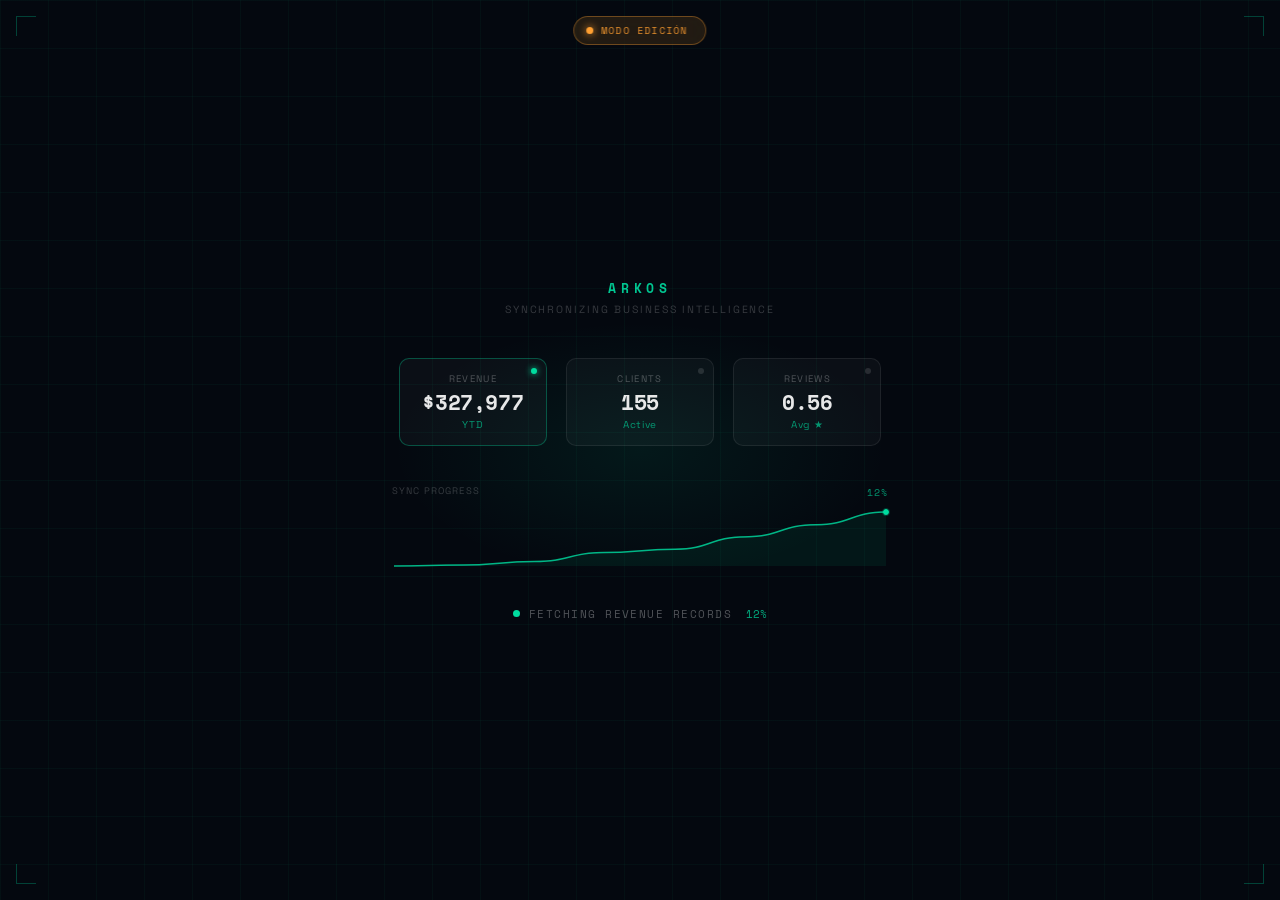
==== commit 1f31e75c: "Actualiza favicon" ====
--- a/edit.html
+++ b/edit.html
@@ -3,6 +3,7 @@
 <head>
 <meta charset="UTF-8">
 <meta name="viewport" content="width=device-width, initial-scale=1.0">
+<link rel="shortcut icon" href="/favicon.ico">
 <title>Erick Dorado — Portfolio [EDIT]</title>
 <link href="https://fonts.googleapis.com/css2?family=Poppins:wght@300;400;500;600;700;800&family=Space+Grotesk:wght@300;400;500;600;700&family=Space+Mono:wght@400;700&display=swap" rel="stylesheet">
 <!-- ===================== SUPABASE SDK ===================== -->
